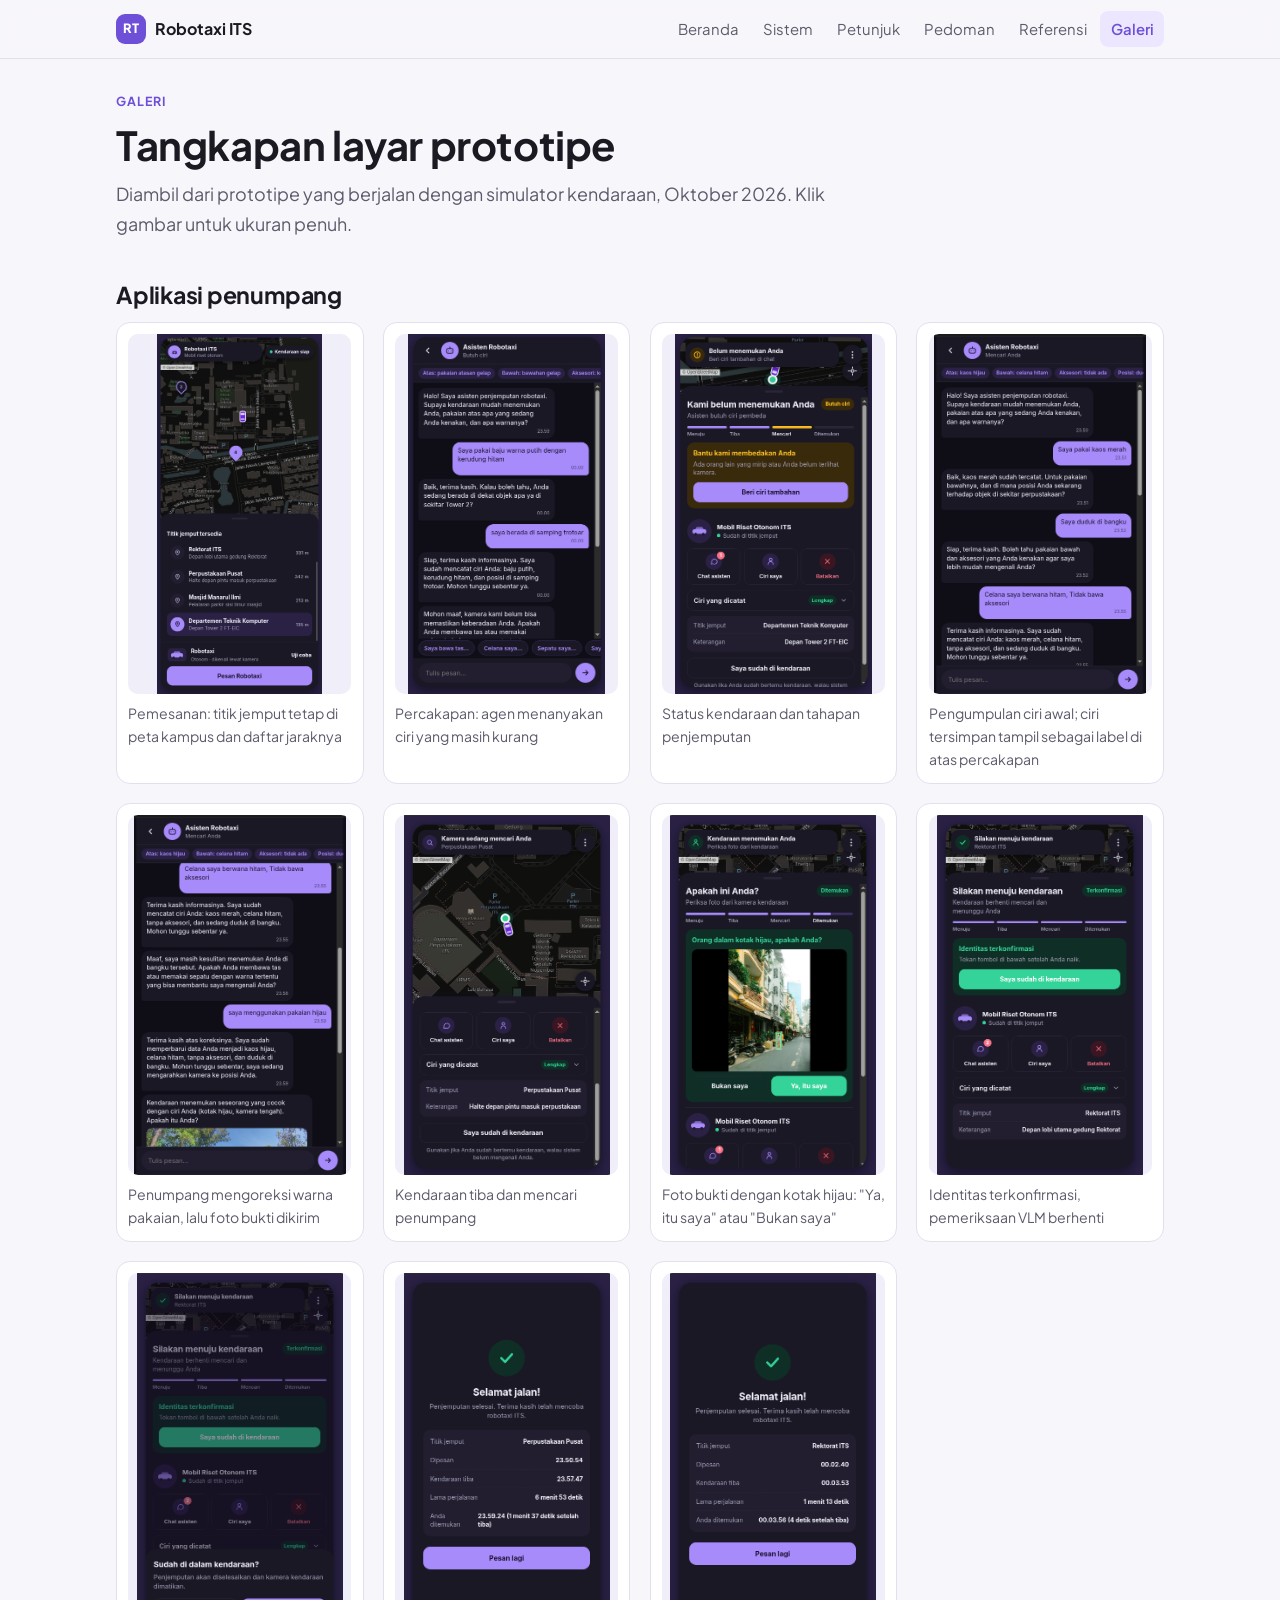
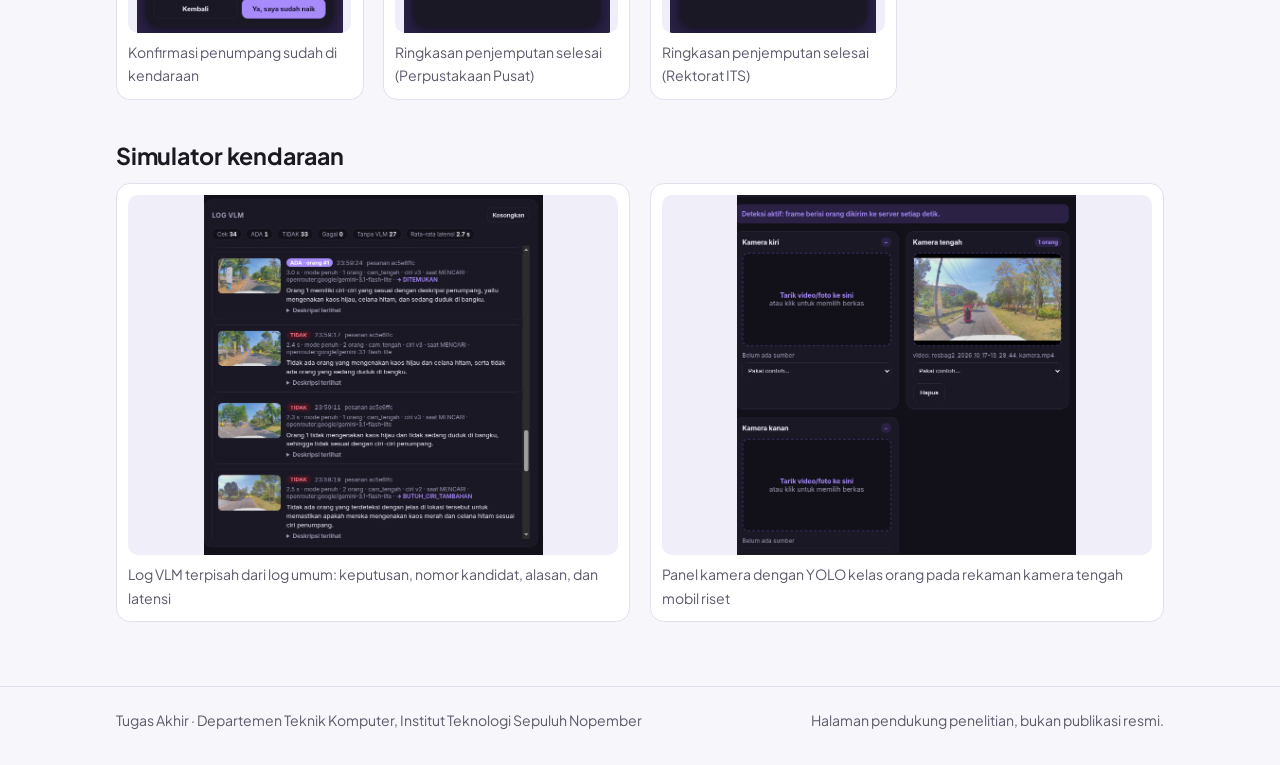
==== galeri.html @ 23328e12 "Tambah situs pendukung Tugas Akhir robotaxi ITS Halaman beranda, desain sistem, petunjuk prototipe, " ====
<!doctype html>
<html lang="id">
<head>
<meta charset="utf-8">
<meta name="viewport" content="width=device-width, initial-scale=1">
<title>Galeri · Robotaxi ITS</title>
<meta name="description" content="Tangkapan layar prototipe aplikasi penumpang dan simulator kendaraan robotaxi ITS.">
<link rel="preconnect" href="https://fonts.googleapis.com">
<link rel="preconnect" href="https://fonts.gstatic.com" crossorigin>
<link href="https://fonts.googleapis.com/css2?family=Plus+Jakarta+Sans:wght@400;600;700;800&display=swap" rel="stylesheet">
<link rel="stylesheet" href="assets/style.css">
<link rel="icon" href="data:image/svg+xml,%3Csvg xmlns='http://www.w3.org/2000/svg' viewBox='0 0 32 32'%3E%3Crect width='32' height='32' rx='8' fill='%236d4fd8'/%3E%3Ctext x='16' y='21' font-size='13' font-family='sans-serif' font-weight='700' fill='white' text-anchor='middle'%3ERT%3C/text%3E%3C/svg%3E">
</head>
<body>
<header class="site-header">
  <div class="inner">
    <a class="brand" href="index.html"><span class="brand-mark">RT</span>Robotaxi ITS</a>
    <nav class="nav" aria-label="Navigasi utama">
      <a href="index.html">Beranda</a>
      <a href="sistem.html">Sistem</a>
      <a href="petunjuk.html">Petunjuk</a>
      <a href="pedoman.html">Pedoman</a>
      <a href="referensi.html">Referensi</a>
      <a href="galeri.html" aria-current="page">Galeri</a>
    </nav>
  </div>
</header>

<main>
  <div class="eyebrow">Galeri</div>
  <h1>Tangkapan layar prototipe</h1>
  <p class="lead">Diambil dari prototipe yang berjalan dengan simulator kendaraan, Oktober 2026. Klik gambar untuk ukuran penuh.</p>
  <h2>Aplikasi penumpang</h2>
  <div class="gallery">
    <figure class="shot"><a href="assets/img/pemesanan.png"><img src="assets/img/pemesanan.png" alt="Halaman pemesanan dengan peta kampus ITS dan daftar titik jemput" loading="lazy"></a><figcaption>Pemesanan: titik jemput tetap di peta kampus dan daftar jaraknya</figcaption></figure>
    <figure class="shot"><a href="assets/img/percakapan.png"><img src="assets/img/percakapan.png" alt="Halaman percakapan dengan agen" loading="lazy"></a><figcaption>Percakapan: agen menanyakan ciri yang masih kurang</figcaption></figure>
    <figure class="shot"><a href="assets/img/status.png"><img src="assets/img/status.png" alt="Halaman status kendaraan" loading="lazy"></a><figcaption>Status kendaraan dan tahapan penjemputan</figcaption></figure>
    <figure class="shot"><a href="assets/img/01-chat-pengumpulan-ciri-awal.png"><img src="assets/img/01-chat-pengumpulan-ciri-awal.png" alt="Percakapan pengumpulan ciri" loading="lazy"></a><figcaption>Pengumpulan ciri awal; ciri tersimpan tampil sebagai label di atas percakapan</figcaption></figure>
    <figure class="shot"><a href="assets/img/02-chat-koreksi-ciri-dan-foto-bukti.png"><img src="assets/img/02-chat-koreksi-ciri-dan-foto-bukti.png" alt="Percakapan koreksi ciri dan foto bukti" loading="lazy"></a><figcaption>Penumpang mengoreksi warna pakaian, lalu foto bukti dikirim</figcaption></figure>
    <figure class="shot"><a href="assets/img/05-status-mencari-penumpang.png"><img src="assets/img/05-status-mencari-penumpang.png" alt="Status mencari penumpang" loading="lazy"></a><figcaption>Kendaraan tiba dan mencari penumpang</figcaption></figure>
    <figure class="shot"><a href="assets/img/07-status-ditemukan-konfirmasi-foto-bukti.png"><img src="assets/img/07-status-ditemukan-konfirmasi-foto-bukti.png" alt="Konfirmasi foto bukti" loading="lazy"></a><figcaption>Foto bukti dengan kotak hijau: "Ya, itu saya" atau "Bukan saya"</figcaption></figure>
    <figure class="shot"><a href="assets/img/08-status-identitas-terkonfirmasi.png"><img src="assets/img/08-status-identitas-terkonfirmasi.png" alt="Status terkonfirmasi" loading="lazy"></a><figcaption>Identitas terkonfirmasi, pemeriksaan VLM berhenti</figcaption></figure>
    <figure class="shot"><a href="assets/img/09-dialog-konfirmasi-sudah-naik.png"><img src="assets/img/09-dialog-konfirmasi-sudah-naik.png" alt="Dialog sudah naik" loading="lazy"></a><figcaption>Konfirmasi penumpang sudah di kendaraan</figcaption></figure>
    <figure class="shot"><a href="assets/img/06-ringkasan-penjemputan-selesai-perpustakaan.png"><img src="assets/img/06-ringkasan-penjemputan-selesai-perpustakaan.png" alt="Ringkasan selesai" loading="lazy"></a><figcaption>Ringkasan penjemputan selesai (Perpustakaan Pusat)</figcaption></figure>
    <figure class="shot"><a href="assets/img/10-ringkasan-penjemputan-selesai-rektorat.png"><img src="assets/img/10-ringkasan-penjemputan-selesai-rektorat.png" alt="Ringkasan selesai" loading="lazy"></a><figcaption>Ringkasan penjemputan selesai (Rektorat ITS)</figcaption></figure>
  </div>
  <h2>Simulator kendaraan</h2>
  <div class="gallery">
    <figure class="shot wide"><a href="assets/img/03-simulator-log-vlm.png"><img src="assets/img/03-simulator-log-vlm.png" alt="Log VLM simulator" loading="lazy"></a><figcaption>Log VLM terpisah dari log umum: keputusan, nomor kandidat, alasan, dan latensi</figcaption></figure>
    <figure class="shot wide"><a href="assets/img/04-simulator-panel-kamera-yolo.png"><img src="assets/img/04-simulator-panel-kamera-yolo.png" alt="Panel kamera simulator" loading="lazy"></a><figcaption>Panel kamera dengan YOLO kelas orang pada rekaman kamera tengah mobil riset</figcaption></figure>
  </div>
</main>

<footer class="site-footer">
  <div class="inner">
    <span>Tugas Akhir · Departemen Teknik Komputer, Institut Teknologi Sepuluh Nopember</span>
    <span>Halaman pendukung penelitian, bukan publikasi resmi.</span>
  </div>
</footer>
</body>
</html>
---- assets/style.css ----
:root {
  --bg: #f7f6fb;
  --surface: #ffffff;
  --surface-2: #f0eef8;
  --text: #1b1a22;
  --muted: #5d5a6b;
  --border: #e3e0ee;
  --accent: #6d4fd8;
  --accent-soft: #ece7ff;
  --ok: #138a5e;
  --ok-soft: #e1f5ec;
  --warn: #a8610b;
  --warn-soft: #fdf0dc;
  --code-bg: #f3f1f9;
  --shadow: 0 1px 2px rgba(20, 16, 40, .05), 0 6px 20px rgba(20, 16, 40, .05);
  --radius: 14px;
  --maxw: 1080px;
}
@media (prefers-color-scheme: dark) {
  :root:not([data-theme="light"]) {
    --bg: #121118;
    --surface: #1b1a23;
    --surface-2: #232130;
    --text: #ecebf3;
    --muted: #a6a3b6;
    --border: #2e2b3c;
    --accent: #a993ff;
    --accent-soft: #2a2442;
    --ok: #4fd1a0;
    --ok-soft: #173329;
    --warn: #f0b45c;
    --warn-soft: #3a2c17;
    --code-bg: #232130;
    --shadow: none;
  }
}

* { box-sizing: border-box; }
html { scroll-behavior: smooth; }
body {
  margin: 0;
  background: var(--bg);
  color: var(--text);
  font: 16px/1.65 "Plus Jakarta Sans", system-ui, -apple-system, "Segoe UI", sans-serif;
  -webkit-font-smoothing: antialiased;
}
img { max-width: 100%; display: block; }
a { color: var(--accent); text-underline-offset: 3px; }
a:hover { text-decoration-thickness: 2px; }
h1, h2, h3 { line-height: 1.25; letter-spacing: -.01em; }
h1 { font-size: clamp(1.7rem, 4vw, 2.5rem); margin: 0 0 .6rem; }
h2 { font-size: 1.45rem; margin: 2.6rem 0 .8rem; }
h3 { font-size: 1.08rem; margin: 1.6rem 0 .4rem; }
p { margin: 0 0 1rem; }
code {
  font: .88em/1.4 ui-monospace, "JetBrains Mono", Menlo, monospace;
  background: var(--code-bg);
  padding: .1em .35em;
  border-radius: 5px;
}
pre {
  background: var(--code-bg);
  border: 1px solid var(--border);
  border-radius: 10px;
  padding: .9rem 1rem;
  overflow-x: auto;
  font-size: .9rem;
}
pre code { background: none; padding: 0; }

/* Header */
.site-header {
  position: sticky; top: 0; z-index: 10;
  background: color-mix(in srgb, var(--bg) 88%, transparent);
  backdrop-filter: blur(10px);
  border-bottom: 1px solid var(--border);
}
.site-header .inner {
  max-width: var(--maxw); margin: 0 auto; padding: .7rem 16px;
  display: flex; align-items: center; gap: 1rem; flex-wrap: wrap;
}
.brand { display: flex; align-items: center; gap: .55rem; font-weight: 700; color: var(--text); text-decoration: none; }
.brand-mark {
  width: 30px; height: 30px; border-radius: 9px; display: grid; place-items: center;
  background: var(--accent); color: #fff; font-size: .8rem; font-weight: 800;
}
.nav { display: flex; gap: .2rem; flex-wrap: wrap; margin-left: auto; }
.nav a {
  color: var(--muted); text-decoration: none; padding: .35rem .65rem; border-radius: 8px; font-size: .93rem;
}
.nav a:hover { background: var(--surface-2); color: var(--text); }
.nav a[aria-current="page"] { background: var(--accent-soft); color: var(--accent); font-weight: 600; }

main { max-width: var(--maxw); margin: 0 auto; padding: 2rem 16px 4rem; }
.lead { font-size: 1.12rem; color: var(--muted); max-width: 760px; }
.eyebrow { text-transform: uppercase; letter-spacing: .08em; font-size: .78rem; font-weight: 700; color: var(--accent); margin-bottom: .5rem; }

/* Hero */
.hero { padding: 1.5rem 0 1rem; }
.hero .title-en { color: var(--muted); font-style: italic; margin-top: -.2rem; }
.meta { display: flex; flex-wrap: wrap; gap: .5rem; margin: 1.2rem 0 0; }
.pill {
  display: inline-flex; align-items: center; gap: .35rem;
  background: var(--surface); border: 1px solid var(--border);
  border-radius: 999px; padding: .25rem .75rem; font-size: .86rem; color: var(--muted);
}
.pill.ok { background: var(--ok-soft); color: var(--ok); border-color: transparent; }
.pill.warn { background: var(--warn-soft); color: var(--warn); border-color: transparent; }
.pill.accent { background: var(--accent-soft); color: var(--accent); border-color: transparent; }

/* Cards & grids */
.grid { display: grid; gap: 1rem; }
.grid.two { grid-template-columns: repeat(auto-fit, minmax(280px, 1fr)); }
.grid.three { grid-template-columns: repeat(auto-fit, minmax(230px, 1fr)); }
.card {
  background: var(--surface); border: 1px solid var(--border); border-radius: var(--radius);
  padding: 1.15rem 1.25rem; box-shadow: var(--shadow);
}
.card h3 { margin-top: 0; }
.card p:last-child, .card ul:last-child { margin-bottom: 0; }
a.card { color: inherit; text-decoration: none; transition: border-color .15s, transform .15s; }
a.card:hover { border-color: var(--accent); transform: translateY(-2px); }
a.card .go { color: var(--accent); font-weight: 600; font-size: .92rem; }

.stat { font-size: 2rem; font-weight: 800; color: var(--accent); line-height: 1.1; }
.stat-label { color: var(--muted); font-size: .92rem; }

.callout {
  border-left: 4px solid var(--accent); background: var(--accent-soft);
  padding: .9rem 1.1rem; border-radius: 0 10px 10px 0; margin: 1.2rem 0;
}
.callout.warn { border-color: var(--warn); background: var(--warn-soft); }
.callout.ok { border-color: var(--ok); background: var(--ok-soft); }
.callout p:last-child { margin: 0; }

ul.clean, ol.clean { padding-left: 1.2rem; margin: 0 0 1rem; }
ul.clean li, ol.clean li { margin: .3rem 0; }

/* Tables */
.table-wrap { overflow-x: auto; border: 1px solid var(--border); border-radius: 12px; background: var(--surface); margin: 1rem 0; }
table { border-collapse: collapse; width: 100%; font-size: .93rem; }
th, td { text-align: left; padding: .6rem .85rem; border-bottom: 1px solid var(--border); vertical-align: top; }
th { background: var(--surface-2); font-weight: 600; }
tr:last-child td { border-bottom: 0; }
td.num, th.num { text-align: right; font-variant-numeric: tabular-nums; }

/* Steps */
.steps { counter-reset: s; list-style: none; padding: 0; margin: 1rem 0; display: grid; gap: .7rem; }
.steps li {
  counter-increment: s; position: relative; padding: .85rem 1rem .85rem 3.3rem;
  background: var(--surface); border: 1px solid var(--border); border-radius: 12px;
}
.steps li::before {
  content: counter(s); position: absolute; left: 1rem; top: .85rem;
  width: 1.7rem; height: 1.7rem; border-radius: 50%; display: grid; place-items: center;
  background: var(--accent); color: #fff; font-weight: 700; font-size: .85rem;
}
.steps li strong { display: block; }

/* Phases (sequence) */
.phase { margin: 1.4rem 0; }
.phase-head {
  display: inline-block; background: var(--accent); color: #fff; font-weight: 700;
  font-size: .78rem; letter-spacing: .06em; text-transform: uppercase; padding: .25rem .7rem; border-radius: 6px;
}
.seq { list-style: none; padding: 0; margin: .7rem 0 0; }
.seq li { display: grid; grid-template-columns: 2.2rem 1fr; gap: .5rem; padding: .45rem 0; border-bottom: 1px dashed var(--border); }
.seq li:last-child { border-bottom: 0; }
.seq .n { font-weight: 700; color: var(--accent); font-variant-numeric: tabular-nums; }
.seq .who { font-size: .8rem; color: var(--muted); }

/* State machine chips */
.flow { display: flex; flex-wrap: wrap; align-items: center; gap: .4rem; margin: .8rem 0; }
.chip {
  font: 600 .8rem/1 ui-monospace, Menlo, monospace; padding: .45rem .6rem; border-radius: 8px;
  background: var(--surface); border: 1px solid var(--border);
}
.chip.ok { background: var(--ok-soft); color: var(--ok); border-color: transparent; }
.chip.warn { background: var(--warn-soft); color: var(--warn); border-color: transparent; }
.chip.accent { background: var(--accent-soft); color: var(--accent); border-color: transparent; }
.arrow { color: var(--muted); }

/* Figures */
figure { margin: 1.2rem 0; }
figcaption { color: var(--muted); font-size: .88rem; margin-top: .5rem; }
.diagram { background: var(--surface); border: 1px solid var(--border); border-radius: var(--radius); padding: 1rem; overflow-x: auto; }
.diagram svg { width: 100%; height: auto; min-width: 560px; display: block; }
.diagram svg text { fill: var(--text); font-family: inherit; }
.diagram svg .muted { fill: var(--muted); }
.diagram svg .box { fill: var(--surface-2); stroke: var(--border); }
.diagram svg .box.accent { fill: var(--accent-soft); stroke: var(--accent); }
.diagram svg .box.ok { fill: var(--ok-soft); stroke: var(--ok); }
.diagram svg .line { stroke: var(--muted); fill: none; stroke-width: 1.6; }
.diagram svg .line.accent { stroke: var(--accent); }
.diagram svg .head { fill: var(--muted); }
.diagram svg .head.accent { fill: var(--accent); }

.gallery { display: grid; gap: 1.2rem; grid-template-columns: repeat(auto-fill, minmax(230px, 1fr)); }
.shot { background: var(--surface); border: 1px solid var(--border); border-radius: var(--radius); padding: .7rem; margin: 0; }
.shot img { border-radius: 10px; width: 100%; height: 360px; object-fit: contain; background: var(--surface-2); }
.shot.wide { grid-column: span 2; }
.shot.wide img { height: 360px; }
@media (max-width: 560px) { .shot.wide { grid-column: auto; } }

/* References */
.ref-group { margin: 1.6rem 0; }
.ref { padding: .8rem 0; border-bottom: 1px solid var(--border); }
.ref:last-child { border-bottom: 0; }
.ref .t { font-weight: 600; }
.ref .a { color: var(--muted); font-size: .9rem; }
.ref .links { display: flex; gap: .5rem; flex-wrap: wrap; margin-top: .3rem; }
.ref .links a { font-size: .82rem; padding: .15rem .55rem; border-radius: 6px; background: var(--accent-soft); text-decoration: none; }
.ref .why { font-size: .9rem; margin-top: .3rem; }
.search { width: 100%; padding: .7rem .9rem; border-radius: 10px; border: 1px solid var(--border); background: var(--surface); color: var(--text); font: inherit; }

.toc { display: flex; flex-wrap: wrap; gap: .4rem; margin: 1rem 0 0; }
.toc a { font-size: .86rem; padding: .25rem .65rem; border: 1px solid var(--border); border-radius: 999px; text-decoration: none; color: var(--muted); background: var(--surface); }
.toc a:hover { color: var(--accent); border-color: var(--accent); }

.do-dont { display: grid; grid-template-columns: repeat(auto-fit, minmax(260px, 1fr)); gap: 1rem; }
.do-dont .card h3 { font-size: 1rem; }
.do h3 { color: var(--ok); }
.dont h3 { color: var(--warn); }

footer.site-footer { border-top: 1px solid var(--border); color: var(--muted); font-size: .88rem; }
footer.site-footer .inner { max-width: var(--maxw); margin: 0 auto; padding: 1.4rem 16px 2rem; display: flex; flex-wrap: wrap; gap: .5rem 1.5rem; justify-content: space-between; }

@media (max-width: 640px) {
  .nav { margin-left: 0; width: 100%; overflow-x: auto; flex-wrap: nowrap; scrollbar-width: none; }
  .nav::-webkit-scrollbar { display: none; }
  .nav a { white-space: nowrap; }
  h2 { margin-top: 2rem; }
}
[hidden] { display: none !important; }
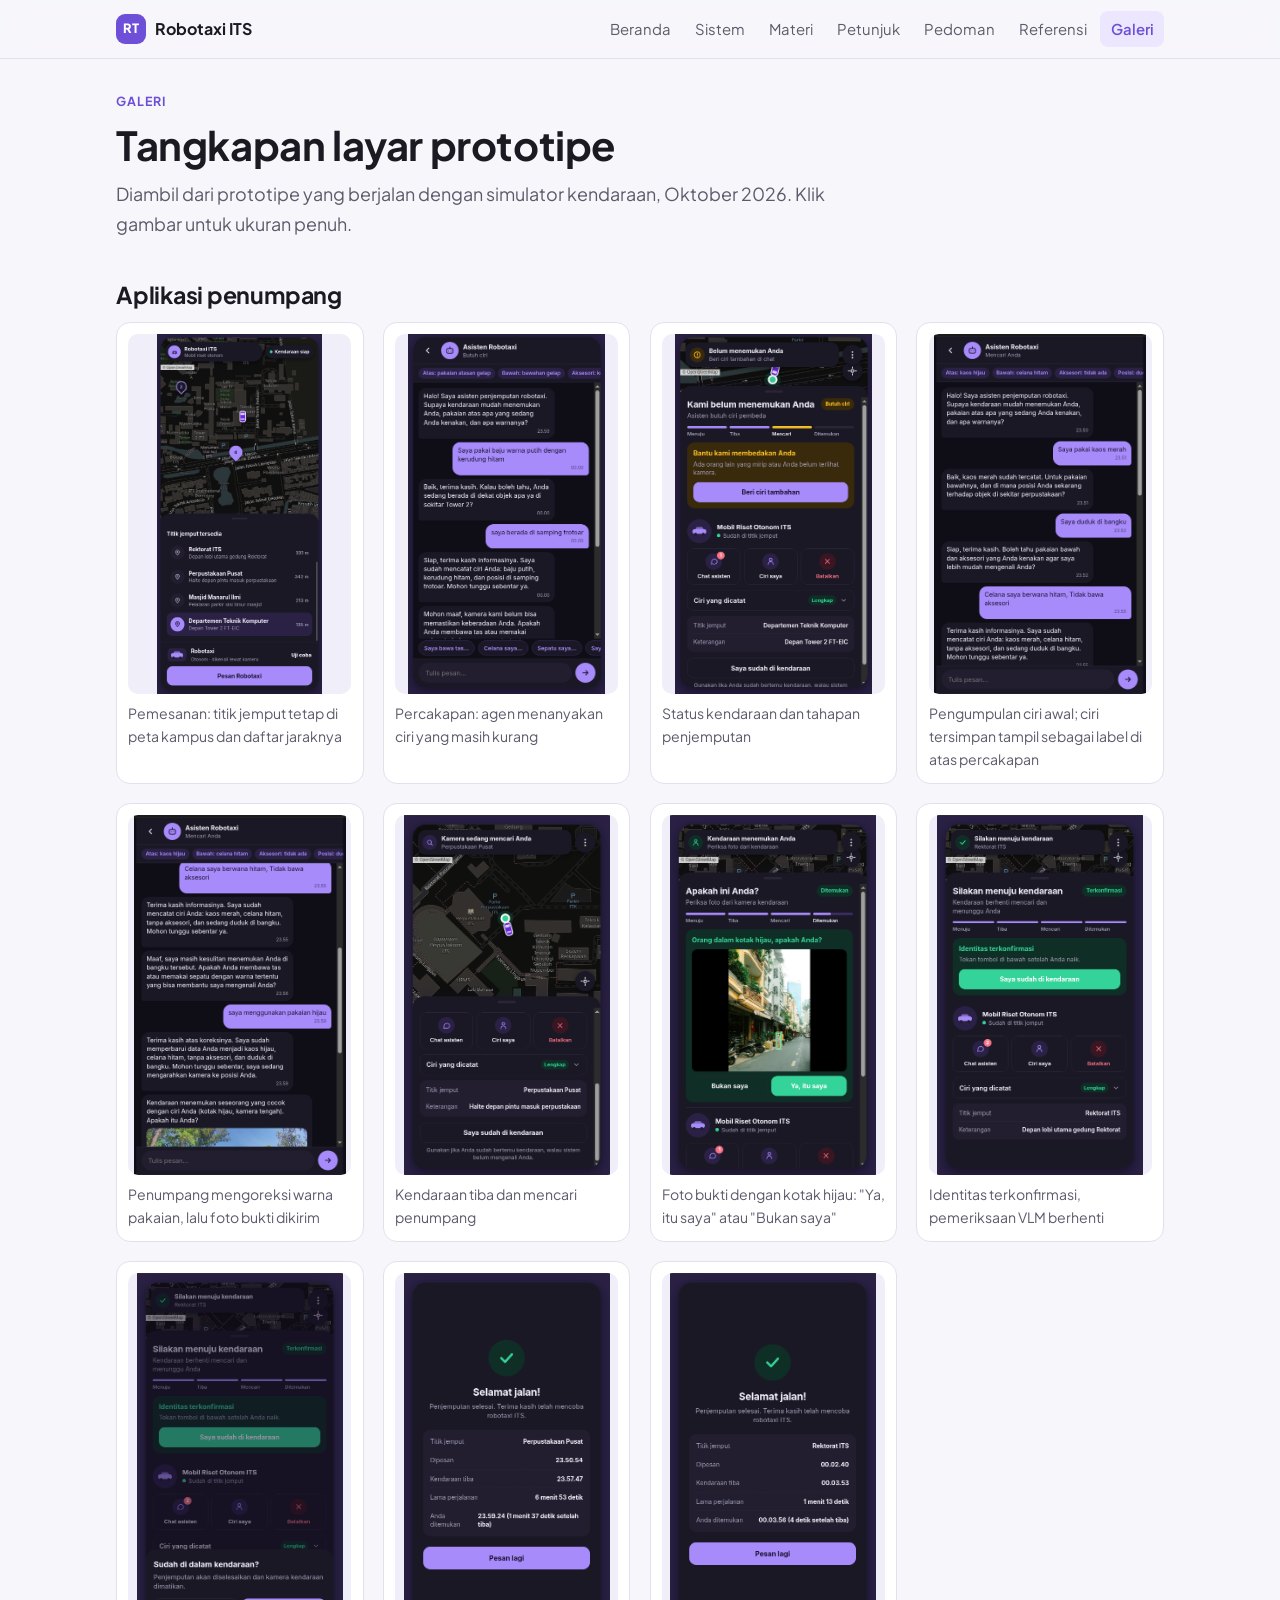
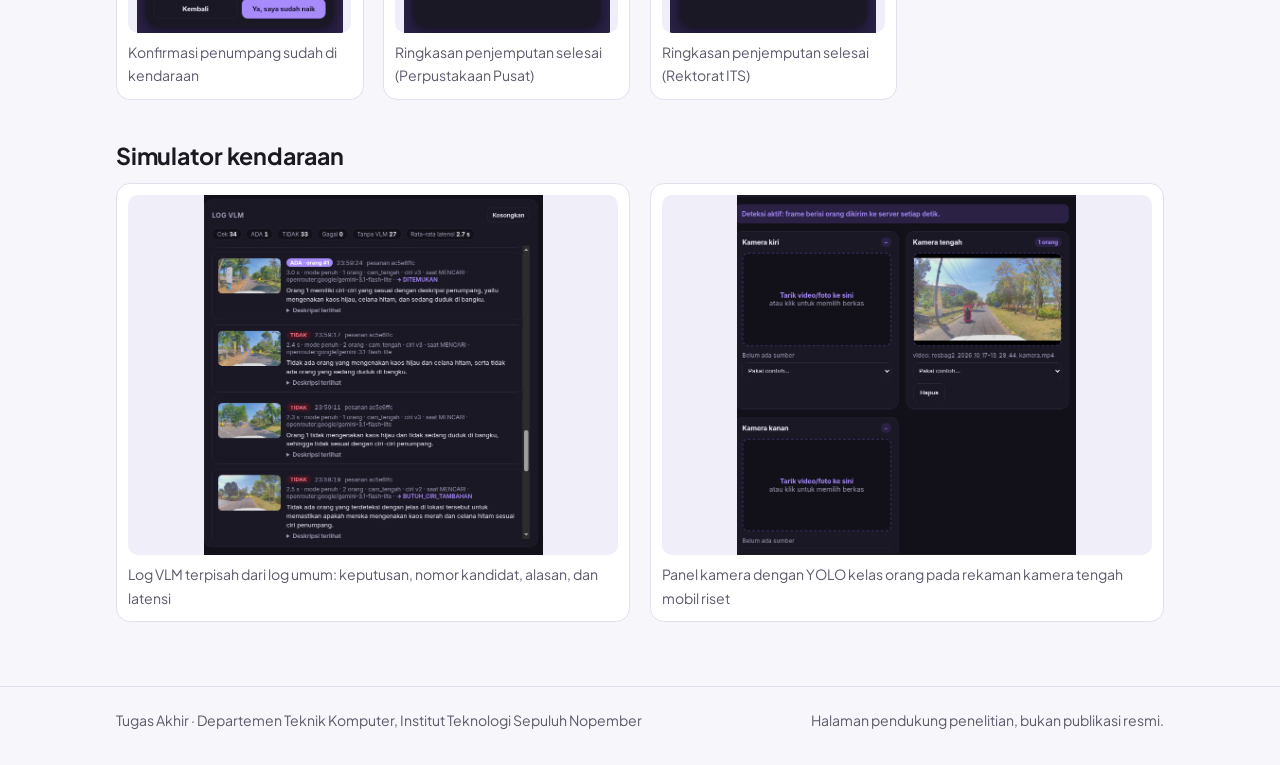
==== commit 6f031585: "Tambah halaman Materi untuk belajar metode dan latihan sidang Penjelasan 31 topik (pengembangan, LLM" ====
--- a/galeri.html
+++ b/galeri.html
@@ -18,6 +18,7 @@
     <nav class="nav" aria-label="Navigasi utama">
       <a href="index.html">Beranda</a>
       <a href="sistem.html">Sistem</a>
+      <a href="materi.html">Materi</a>
       <a href="petunjuk.html">Petunjuk</a>
       <a href="pedoman.html">Pedoman</a>
       <a href="referensi.html">Referensi</a>
--- a/assets/style.css
+++ b/assets/style.css
@@ -232,3 +232,39 @@
   h2 { margin-top: 2rem; }
 }
 [hidden] { display: none !important; }
+
+/* Materi */
+.materi { display: grid; gap: 2rem; grid-template-columns: 220px minmax(0, 1fr); align-items: start; }
+.materi > * { min-width: 0; }
+.side-toc { position: sticky; top: 76px; max-height: calc(100vh - 96px); overflow-y: auto; font-size: .88rem; padding-right: .3rem; }
+.side-toc .grp { font-weight: 700; color: var(--text); margin: .9rem 0 .25rem; font-size: .8rem; text-transform: uppercase; letter-spacing: .05em; }
+.side-toc a { display: block; color: var(--muted); text-decoration: none; padding: .18rem .5rem; border-radius: 6px; }
+.side-toc a:hover { background: var(--surface-2); color: var(--accent); }
+.bab { margin-top: 2.6rem; }
+.bab > h2 { margin-top: 0; display: flex; align-items: baseline; gap: .6rem; }
+.bab > h2 .no { color: var(--accent); font-size: 1rem; }
+.topic { scroll-margin-top: 80px; margin-bottom: 1.1rem; }
+.topic h3 { margin: 0 0 .5rem; font-size: 1.12rem; }
+.topic .tag { font-size: .75rem; font-weight: 600; color: var(--accent); background: var(--accent-soft); padding: .1rem .5rem; border-radius: 6px; margin-left: .3rem; vertical-align: middle; }
+.kv { display: grid; grid-template-columns: 9.5rem 1fr; gap: .45rem 1rem; margin: .4rem 0 .8rem; }
+.kv dt { font-weight: 600; color: var(--muted); font-size: .9rem; }
+.kv dd { margin: 0; }
+.formula {
+  font: 1rem/1.6 "Cambria Math", "STIX Two Math", Georgia, serif;
+  background: var(--surface-2); border-radius: 10px; padding: .7rem 1rem; margin: .5rem 0 .9rem; overflow-x: auto; white-space: nowrap;
+}
+.formula small { font-family: inherit; color: var(--muted); display: block; white-space: normal; font-size: .85rem; }
+details.qa { border: 1px solid var(--border); border-radius: 10px; padding: .55rem .9rem; margin: .5rem 0; background: var(--surface); }
+details.qa summary { cursor: pointer; font-weight: 600; }
+details.qa summary::marker { color: var(--accent); }
+details.qa[open] summary { margin-bottom: .4rem; }
+details.qa p:last-child { margin-bottom: 0; }
+.qa-tools { display: flex; gap: .5rem; flex-wrap: wrap; margin: .8rem 0; }
+.btn { font: inherit; font-size: .88rem; padding: .4rem .8rem; border-radius: 8px; border: 1px solid var(--border); background: var(--surface); color: var(--text); cursor: pointer; }
+.btn:hover { border-color: var(--accent); color: var(--accent); }
+@media (max-width: 860px) {
+  .materi { grid-template-columns: minmax(0, 1fr); }
+  .side-toc { position: static; max-height: none; display: none; }
+  .kv { grid-template-columns: 1fr; gap: .1rem; }
+  .kv dd { margin-bottom: .5rem; }
+}
